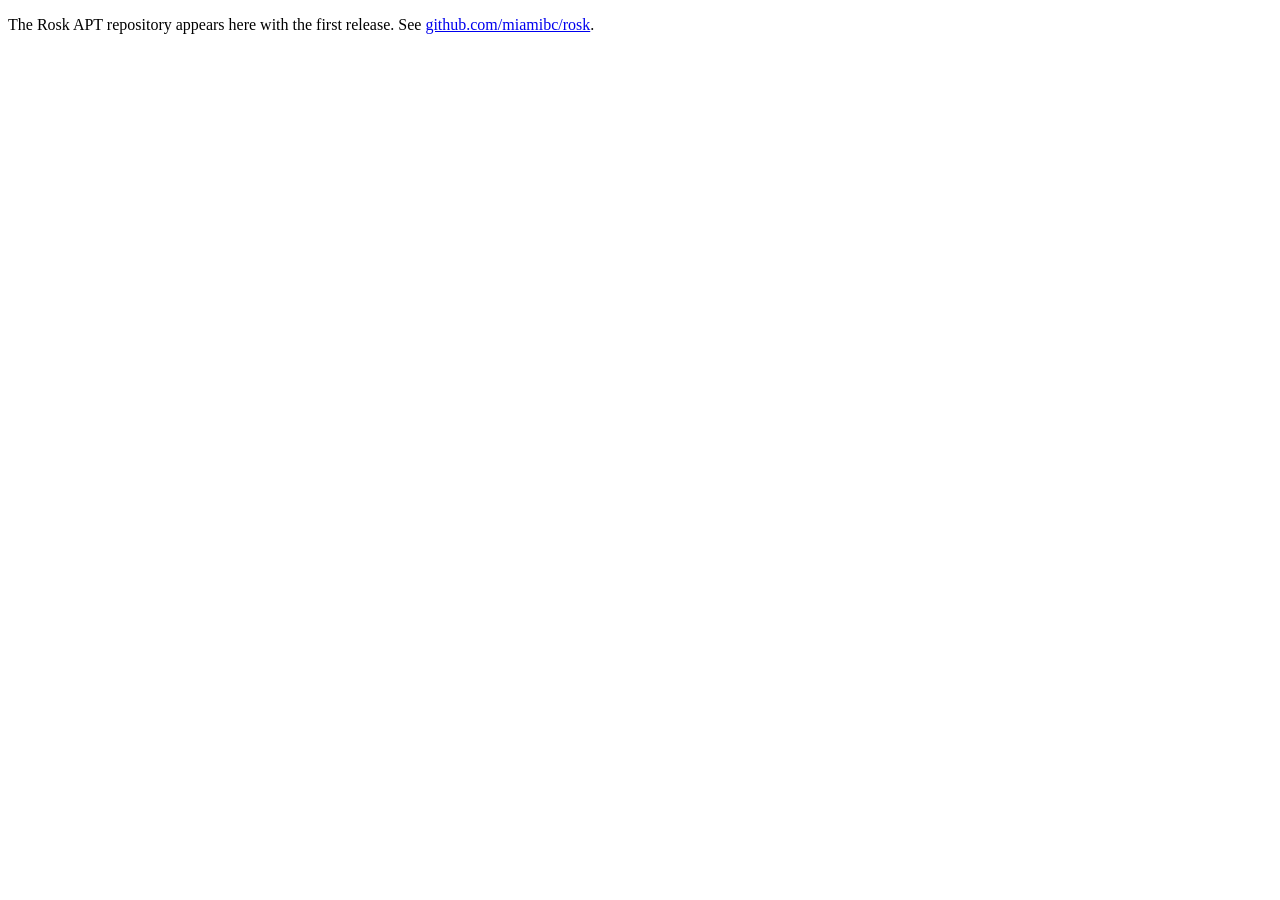
==== index.html @ 1cd7f36c "APT repository: placeholder until the first release" ====
<!DOCTYPE html>
<html lang="en">
<meta charset="utf-8">
<title>Rosk APT repository</title>
<p>The Rosk APT repository appears here with the first release.
See <a href="https://github.com/miamibc/rosk">github.com/miamibc/rosk</a>.</p>
</html>
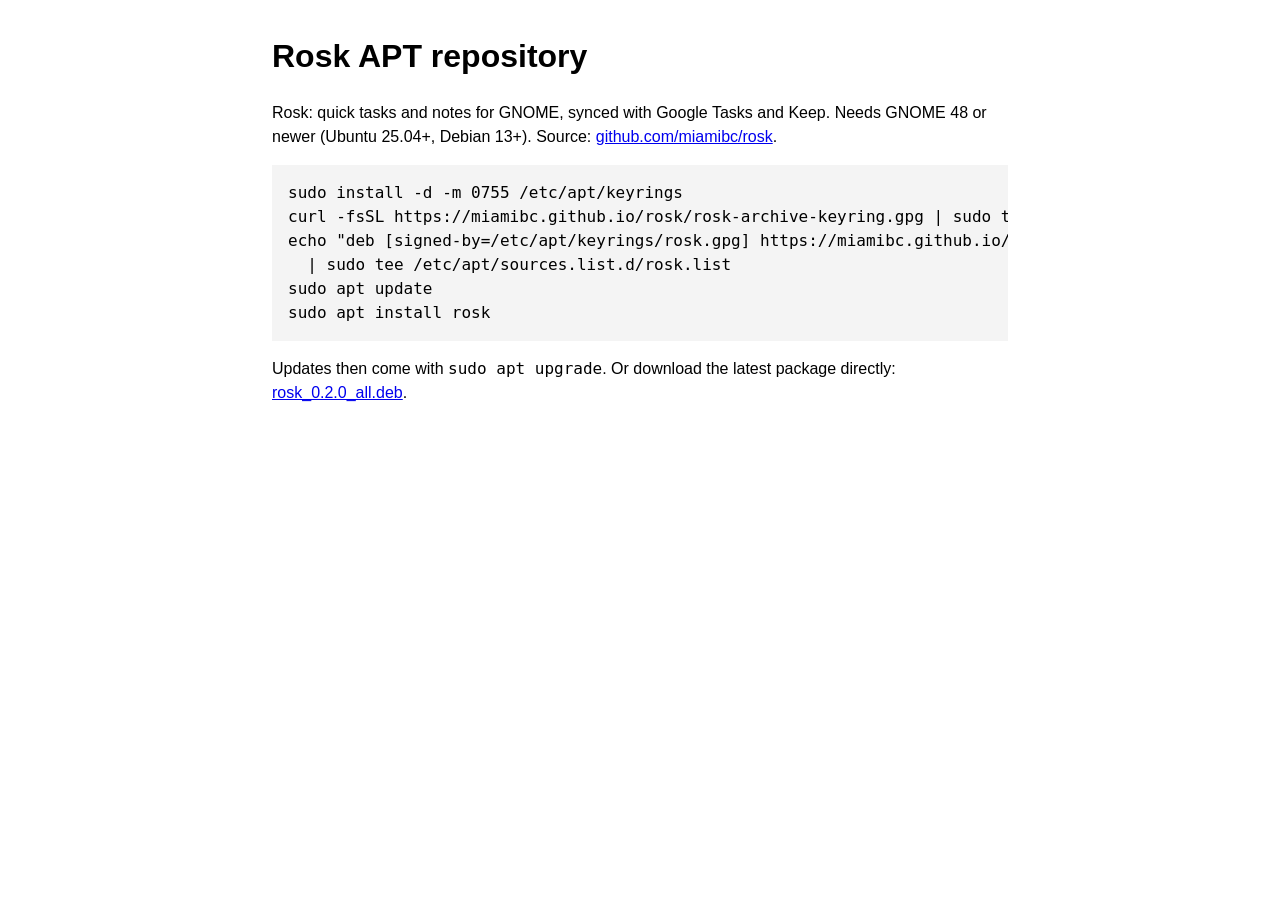
==== commit 632447ae: "Rosk 0.2.0" ====
--- a/index.html
+++ b/index.html
@@ -2,6 +2,18 @@
 <html lang="en">
 <meta charset="utf-8">
 <title>Rosk APT repository</title>
-<p>The Rosk APT repository appears here with the first release.
-See <a href="https://github.com/miamibc/rosk">github.com/miamibc/rosk</a>.</p>
+<style>body{font:16px/1.5 sans-serif;max-width:46em;margin:2em auto;padding:0 1em}
+pre{background:#f4f4f4;padding:1em;overflow-x:auto}</style>
+<h1>Rosk APT repository</h1>
+<p>Rosk: quick tasks and notes for GNOME, synced with Google Tasks and Keep.
+Needs GNOME 48 or newer (Ubuntu 25.04+, Debian 13+).
+Source: <a href="https://github.com/miamibc/rosk">github.com/miamibc/rosk</a>.</p>
+<pre>sudo install -d -m 0755 /etc/apt/keyrings
+curl -fsSL https://miamibc.github.io/rosk/rosk-archive-keyring.gpg | sudo tee /etc/apt/keyrings/rosk.gpg &gt;/dev/null
+echo "deb [signed-by=/etc/apt/keyrings/rosk.gpg] https://miamibc.github.io/rosk stable main" \
+  | sudo tee /etc/apt/sources.list.d/rosk.list
+sudo apt update
+sudo apt install rosk</pre>
+<p>Updates then come with <code>sudo apt upgrade</code>.
+Or download the latest package directly: <a href="pool/main/r/rosk/rosk_0.2.0_all.deb">rosk_0.2.0_all.deb</a>.</p>
 </html>
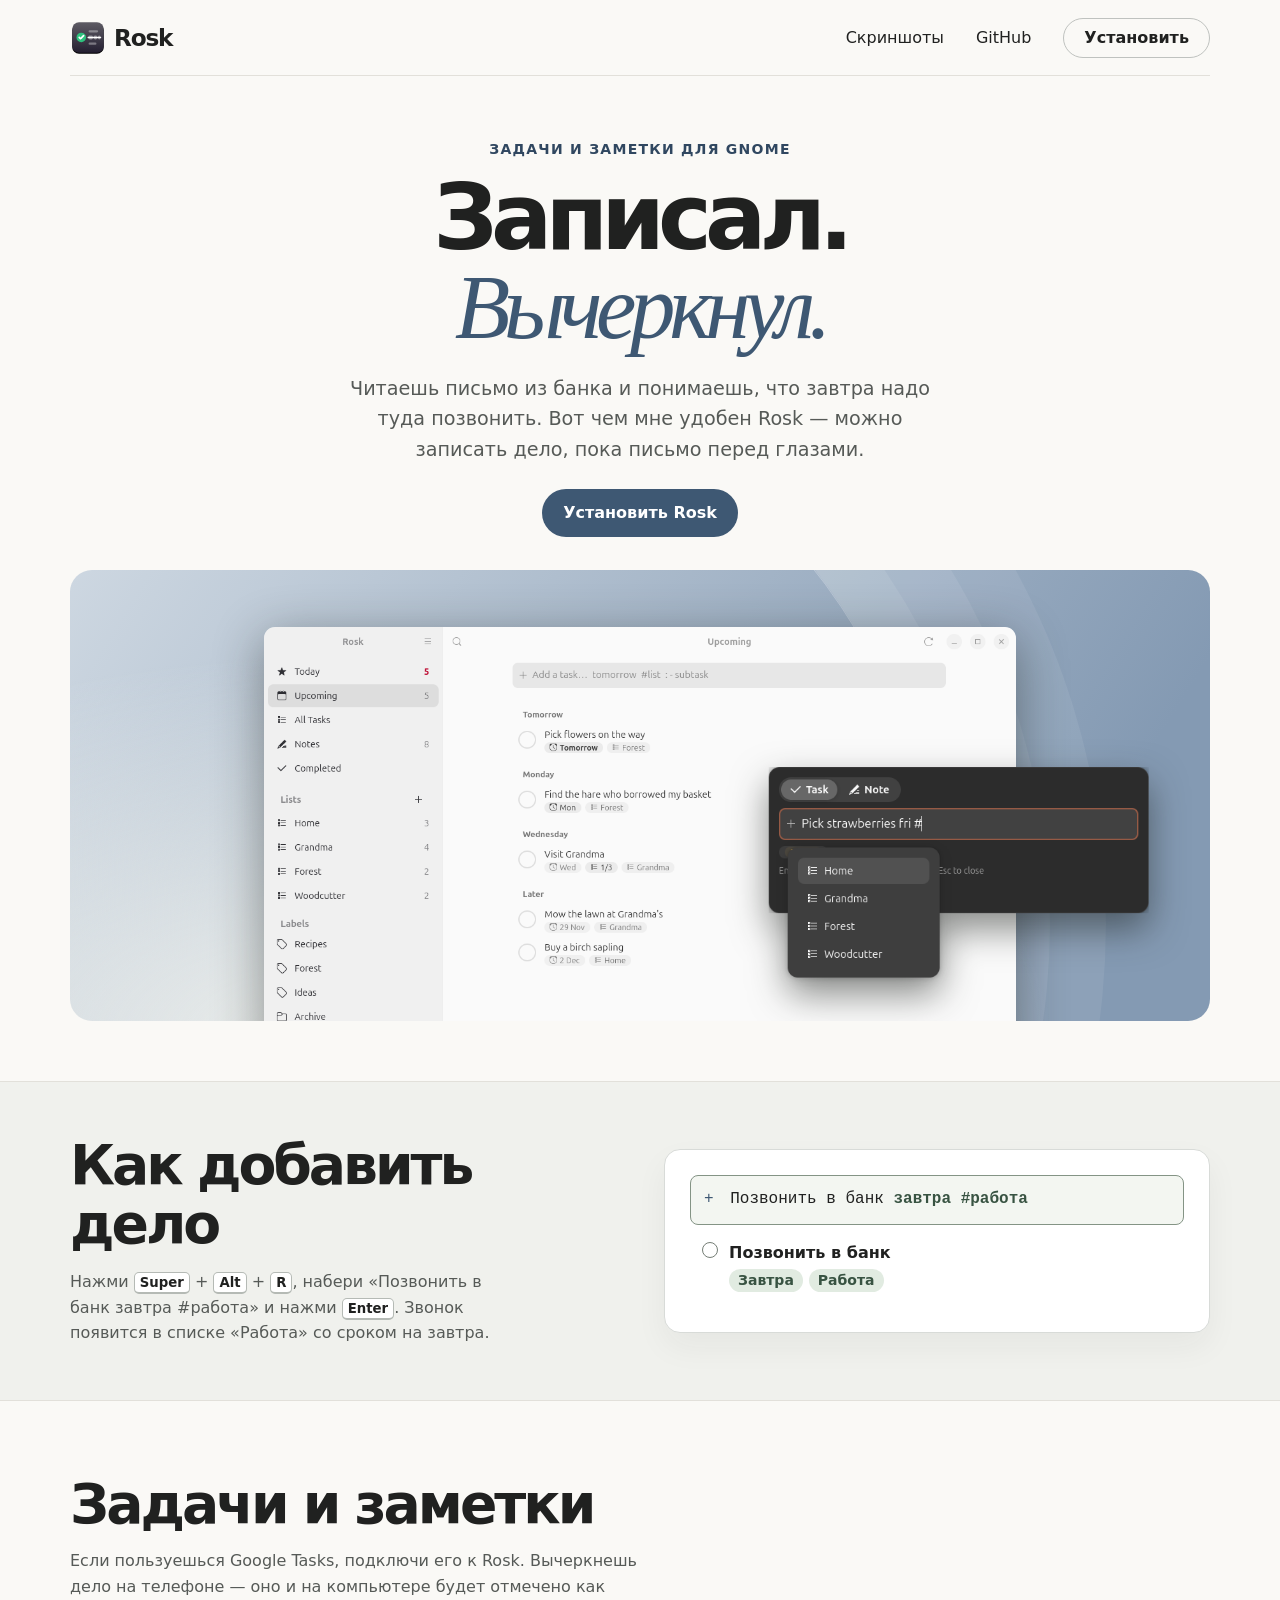
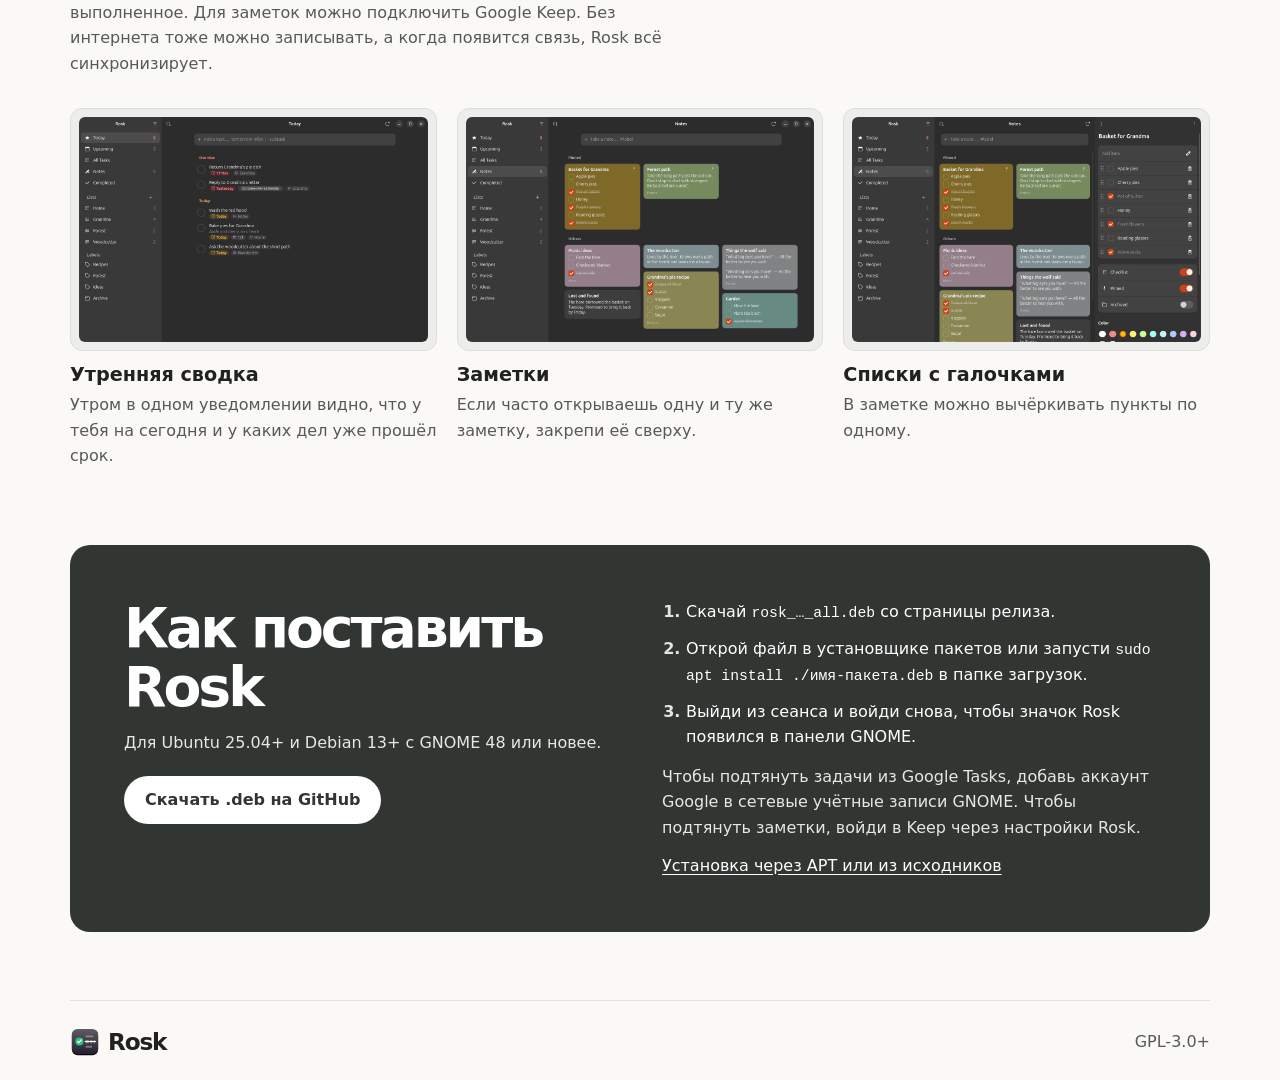
==== commit 6e23db99: "Publish the Rosk landing page" ====
--- a/index.html
+++ b/index.html
@@ -1,19 +1,102 @@
-<!DOCTYPE html>
-<html lang="en">
-<meta charset="utf-8">
-<title>Rosk APT repository</title>
-<style>body{font:16px/1.5 sans-serif;max-width:46em;margin:2em auto;padding:0 1em}
-pre{background:#f4f4f4;padding:1em;overflow-x:auto}</style>
-<h1>Rosk APT repository</h1>
-<p>Rosk: quick tasks and notes for GNOME, synced with Google Tasks and Keep.
-Needs GNOME 48 or newer (Ubuntu 25.04+, Debian 13+).
-Source: <a href="https://github.com/miamibc/rosk">github.com/miamibc/rosk</a>.</p>
-<pre>sudo install -d -m 0755 /etc/apt/keyrings
-curl -fsSL https://miamibc.github.io/rosk/rosk-archive-keyring.gpg | sudo tee /etc/apt/keyrings/rosk.gpg &gt;/dev/null
-echo "deb [signed-by=/etc/apt/keyrings/rosk.gpg] https://miamibc.github.io/rosk stable main" \
-  | sudo tee /etc/apt/sources.list.d/rosk.list
-sudo apt update
-sudo apt install rosk</pre>
-<p>Updates then come with <code>sudo apt upgrade</code>.
-Or download the latest package directly: <a href="pool/main/r/rosk/rosk_0.2.0_all.deb">rosk_0.2.0_all.deb</a>.</p>
+<!doctype html>
+<html lang="ru">
+<head>
+  <meta charset="utf-8">
+  <meta name="viewport" content="width=device-width, initial-scale=1">
+  <meta name="description" content="Записал. Вычеркнул. Rosk — задачи и заметки для GNOME с быстрым вводом, утренней сводкой и синхронизацией с Google.">
+  <meta name="theme-color" content="#faf9f6">
+  <title>Rosk — задачи и заметки для GNOME</title>
+  <link rel="icon" href="rosk-assets/rosk.svg" type="image/svg+xml">
+  <link rel="stylesheet" href="rosk-assets/style.css">
+  <script src="rosk-assets/site.js" defer></script>
+</head>
+<body>
+  <header class="shell top">
+    <a class="brand" href="./" aria-label="Rosk, главная"><img src="rosk-assets/rosk.svg" alt="" width="36" height="36">Rosk</a>
+    <nav aria-label="Навигация">
+      <a href="#screens">Скриншоты</a>
+      <a href="https://github.com/miamibc/rosk">GitHub</a>
+      <a class="button outline" href="#install">Установить</a>
+    </nav>
+  </header>
+
+  <main>
+    <section class="shell hero" aria-labelledby="hero-title">
+      <div class="hero-copy">
+        <p class="eyebrow">Задачи и заметки для GNOME</p>
+        <h1 id="hero-title">Записал.<br><em>Вычеркнул.</em></h1>
+        <p class="lede">Читаешь письмо из банка и понимаешь, что завтра надо туда позвонить. Вот чем мне удобен Rosk — можно записать дело, пока письмо перед глазами.</p>
+        <a class="button primary" href="#install">Установить Rosk</a>
+      </div>
+      <div class="hero-visual">
+        <img class="main-shot" src="rosk-assets/upcoming-light.png" alt="Окно Rosk с предстоящими задачами в светлой теме" width="1180" height="760">
+        <img class="quick-shot" src="rosk-assets/quick-add.png" alt="Окно быстрого ввода с подсказками списков" width="531" height="342">
+      </div>
+    </section>
+
+    <section class="capture" aria-labelledby="capture-title">
+      <div class="shell capture-inner">
+        <div>
+          <h2 id="capture-title">Как добавить дело</h2>
+          <p>Нажми <kbd>Super</kbd> + <kbd>Alt</kbd> + <kbd>R</kbd>, набери «Позвонить в банк завтра #работа» и нажми <kbd>Enter</kbd>. Звонок появится в списке «Работа» со сроком на завтра.</p>
+        </div>
+        <div class="example">
+          <p class="example-input"><span aria-hidden="true">+</span> Позвонить в банк <strong>завтра</strong> <strong>#работа</strong></p>
+          <div class="example-result">
+            <span class="check-ring" aria-hidden="true"></span>
+            <div>Позвонить в банк<div class="labels"><span>Завтра</span><span>Работа</span></div></div>
+          </div>
+        </div>
+      </div>
+    </section>
+
+    <section class="shell screens" id="screens" aria-labelledby="screens-title">
+      <h2 id="screens-title">Задачи и заметки</h2>
+      <p class="section-lede">Если пользуешься Google Tasks, подключи его к Rosk. Вычеркнешь дело на телефоне — оно и на компьютере будет отмечено как выполненное. Для заметок можно подключить Google Keep. Без интернета тоже можно записывать, а когда появится связь, Rosk всё синхронизирует.</p>
+      <div class="gallery">
+        <figure>
+          <a class="screenshot" href="rosk-assets/today.png" aria-label="Увеличить скриншот задач на сегодня"><img src="rosk-assets/today.png" alt="Задачи на сегодня и просроченные задачи в тёмной теме" width="1180" height="760" loading="lazy"></a>
+          <figcaption><h3>Утренняя сводка</h3><p>Утром в одном уведомлении видно, что у тебя на сегодня и у каких дел уже прошёл срок.</p></figcaption>
+        </figure>
+        <figure>
+          <a class="screenshot" href="rosk-assets/notes.png" aria-label="Увеличить скриншот заметок"><img src="rosk-assets/notes.png" alt="Сетка цветных и закреплённых заметок в тёмной теме" width="1180" height="760" loading="lazy"></a>
+          <figcaption><h3>Заметки</h3><p>Если часто открываешь одну и ту же заметку, закрепи её сверху.</p></figcaption>
+        </figure>
+        <figure>
+          <a class="screenshot" href="rosk-assets/note-editor.png" aria-label="Увеличить скриншот редактора списка"><img src="rosk-assets/note-editor.png" alt="Редактор заметки со списком и флажками" width="1180" height="760" loading="lazy"></a>
+          <figcaption><h3>Списки с галочками</h3><p>В заметке можно вычёркивать пункты по одному.</p></figcaption>
+        </figure>
+      </div>
+    </section>
+
+    <section class="shell install" id="install" aria-labelledby="install-title">
+      <div class="install-card">
+        <div>
+          <h2 id="install-title">Как поставить Rosk</h2>
+          <p>Для Ubuntu 25.04+ и Debian 13+ с GNOME 48 или новее.</p>
+          <a class="button primary" href="https://github.com/miamibc/rosk/releases/latest">Скачать .deb на GitHub</a>
+        </div>
+        <div>
+          <ol class="steps">
+            <li>Скачай <code>rosk_…_all.deb</code> со страницы релиза.</li>
+            <li>Открой файл в установщике пакетов или запусти <code>sudo apt install ./имя-пакета.deb</code> в папке загрузок.</li>
+            <li>Выйди из сеанса и войди снова, чтобы значок Rosk появился в панели GNOME.</li>
+          </ol>
+          <p class="setup">Чтобы подтянуть задачи из Google Tasks, добавь аккаунт Google в сетевые учётные записи GNOME. Чтобы подтянуть заметки, войди в Keep через настройки Rosk.</p>
+          <a class="text-link" href="https://github.com/miamibc/rosk/blob/master/README.ru.md#установка">Установка через APT или из исходников</a>
+        </div>
+      </div>
+    </section>
+  </main>
+
+  <footer class="shell footer">
+    <a class="brand" href="./"><img src="rosk-assets/rosk.svg" alt="" width="30" height="30">Rosk</a>
+    <a href="https://github.com/miamibc/rosk/blob/master/LICENSE">GPL-3.0+</a>
+  </footer>
+
+  <dialog class="lightbox" aria-label="Скриншот Rosk">
+    <form method="dialog"><button type="submit" aria-label="Закрыть скриншот">×</button></form>
+    <img alt="">
+  </dialog>
+</body>
 </html>
--- a/rosk-assets/style.css
+++ b/rosk-assets/style.css
@@ -0,0 +1,186 @@
+:root {
+  color-scheme: light;
+  --ink: #202120;
+  --muted: #565a57;
+  --paper: #faf9f6;
+  --line: #e2e0da;
+  --accent: #3e5873;
+  --accent-deep: #304760;
+  font: 16px/1.6 system-ui, sans-serif;
+}
+
+* { box-sizing: border-box; }
+html { scroll-behavior: smooth; }
+body { margin: 0; color: var(--ink); background: var(--paper); }
+img { display: block; max-width: 100%; height: auto; }
+a { color: inherit; }
+a:focus-visible, button:focus-visible { outline: 3px solid var(--accent); outline-offset: 4px; }
+h1, h2, h3, p, figure { margin: 0; }
+h1, h2, h3 { line-height: 1.06; }
+h2 { font-size: clamp(2rem, 4.6vw, 3.45rem); letter-spacing: -.055em; }
+.shell { width: min(1140px, calc(100% - 88px)); margin-inline: auto; }
+
+.top, .footer { display: flex; justify-content: space-between; align-items: center; gap: 20px; }
+.top { min-height: 76px; border-bottom: 1px solid var(--line); }
+.brand { display: inline-flex; align-items: center; gap: 8px; font-weight: 800; font-size: 1.45rem; letter-spacing: -.05em; text-decoration: none; }
+nav { display: flex; align-items: center; gap: clamp(12px, 3vw, 32px); }
+nav a, .footer a { text-decoration: none; }
+nav a:hover, .footer a:hover { color: var(--accent); }
+
+.button {
+  display: inline-flex;
+  align-items: center;
+  justify-content: center;
+  min-height: 48px;
+  padding: 10px 20px;
+  border: 1px solid transparent;
+  border-radius: 999px;
+  font-weight: 700;
+  text-align: center;
+  text-decoration: none;
+}
+.top .button { min-height: 40px; padding-block: 5px; }
+.outline { border-color: #bfc2bf; }
+.outline:hover { border-color: var(--accent); color: var(--accent); }
+.primary { background: var(--accent); color: white; }
+.primary:hover { background: var(--accent-deep); }
+
+.eyebrow {
+  color: var(--accent-deep);
+  font-size: .875rem;
+  font-weight: 750;
+  text-transform: uppercase;
+  letter-spacing: .09em;
+  margin-bottom: 14px;
+}
+.hero { padding-block: 62px 60px; }
+.hero-copy { text-align: center; }
+.hero h1 {
+  font-size: clamp(2.8rem, 7.1vw, 6.65rem);
+  letter-spacing: -.076em;
+  line-height: .97;
+  text-wrap: balance;
+}
+.hero h1 em {
+  color: var(--accent);
+  font-family: Georgia, serif;
+  font-weight: 400;
+  letter-spacing: -.07em;
+}
+.lede { color: var(--muted); font-size: clamp(1rem, 1.8vw, 1.2rem); max-width: 48ch; margin: 22px auto 0; }
+.hero-copy .button { margin-top: 23px; }
+.hero-visual {
+  position: relative;
+  isolation: isolate;
+  overflow: hidden;
+  margin-top: 33px;
+  border-radius: 22px;
+  min-height: 0;
+  padding: 5% 17% 0;
+  background:
+    radial-gradient(ellipse at 23% 105%, #eef0ed 0, transparent 58%),
+    linear-gradient(122deg, #cdd7e1, #849ab3 84%);
+}
+.hero-visual::before {
+  position: absolute;
+  z-index: -1;
+  inset: -48% auto auto -24%;
+  width: 100%;
+  aspect-ratio: 1;
+  border: 1px solid #ffffff45;
+  border-radius: 50%;
+  box-shadow: 0 0 0 56px #ffffff15, 0 0 0 112px #ffffff14, 0 0 0 168px #ffffff12;
+  content: "";
+}
+.main-shot {
+  width: 100%;
+  border-radius: 11px;
+  margin-bottom: -12%;
+  box-shadow: 0 12px 50px #171b1870;
+}
+.quick-shot { position: absolute; width: 34%; bottom: 1%; right: 5%; filter: drop-shadow(0 16px 18px #181b1880); }
+
+.capture { background: #f0f1ed; border-block: 1px solid var(--line); }
+.capture-inner { display: grid; grid-template-columns: 1fr 1fr; gap: 48px; align-items: center; padding-block: 54px; }
+.capture-inner > div:first-child > p:last-child { color: var(--muted); max-width: 42ch; margin-top: 16px; }
+kbd { display: inline-block; padding: 0 5px; border: 1px solid #b5bab5; border-bottom-width: 2px; border-radius: 5px; font: 650 .83em/1.45 system-ui, sans-serif; color: var(--ink); background: #fff; }
+.example { background: white; border: 1px solid #d8dbd8; border-radius: 16px; padding: clamp(14px, 2.5vw, 25px); box-shadow: 0 14px 32px #2227220d; }
+.example-input {
+  padding: 11px 13px;
+  border: 1px solid #849485;
+  border-radius: 8px;
+  background: #f3f6f1;
+  font: 500 clamp(.83rem, 1.4vw, 1rem)/1.6 ui-monospace, monospace;
+}
+.example-input > span { margin-right: 7px; color: var(--accent); }
+.example-input strong { color: #385342; }
+.example-result { display: flex; gap: 11px; padding: 15px 12px; font-weight: 680; align-items: baseline; }
+.check-ring { width: 16px; height: 16px; border-radius: 50%; border: 1.5px solid #757e76; flex: 0 0 auto; }
+.labels { display: flex; gap: 6px; margin-top: 4px; }
+.labels span { font-size: .875rem; border-radius: 999px; color: #385342; background: #e1ebe1; padding: 0 9px; }
+
+.screens { padding-block: 74px 72px; }
+.section-lede { color: var(--muted); max-width: 60ch; margin-block: 15px 32px; }
+.gallery { display: grid; grid-template-columns: repeat(3, minmax(0, 1fr)); gap: 20px; }
+.gallery figure { min-width: 0; }
+.screenshot { display: block; border: 1px solid #dcdfdc; border-radius: 12px; padding: 8px; overflow: hidden; cursor: zoom-in; background: #edeeec; }
+.screenshot img { width: 100%; border-radius: 6px; transition: transform .2s ease; }
+.screenshot:hover img { transform: scale(1.02); }
+figcaption { padding-block: 14px 4px; }
+figcaption h3 { font-size: 1.2rem; }
+figcaption p { color: var(--muted); margin-top: 7px; }
+
+.install { padding-bottom: 68px; }
+.install-card {
+  display: grid;
+  grid-template-columns: 1fr 1fr;
+  gap: 44px;
+  padding: clamp(22px, 4.5vw, 54px);
+  border-radius: 20px;
+  color: #fff;
+  background: #313632;
+}
+.install-card .eyebrow { color: #e1e6e2; }
+.install-card p:not(.eyebrow) { color: #e6e8e6; margin-top: 14px; }
+.install-card .button { margin-top: 20px; background: white; color: #313632; }
+.install-card .button:hover { background: #e6ebe6; }
+.install-card a:focus-visible { outline-color: white; }
+.steps { padding-left: 24px; margin: 0; }
+.steps li + li { margin-top: 10px; }
+.steps li::marker { color: #e0e5e0; font-weight: 750; }
+code { font-size: .92em; overflow-wrap: anywhere; }
+.text-link { display: inline-block; margin-top: 12px; text-underline-offset: 3px; }
+.footer { justify-content: flex-start; padding-block: 22px; border-top: 1px solid var(--line); color: var(--muted); flex-wrap: wrap; }
+.footer .brand { margin-right: auto; color: var(--ink); }
+.lightbox { border: 0; padding: 0; background: transparent; max-width: 94vw; max-height: 94dvh; }
+.lightbox::backdrop { background: #161916e8; }
+.lightbox img { max-height: min(82dvh, 760px); object-fit: contain; margin-inline: auto; }
+.lightbox form { text-align: right; padding: 6px; }
+.lightbox button { cursor: pointer; border: 0; border-radius: 50%; width: 40px; height: 40px; font: 1.5rem/1 system-ui; color: var(--ink); background: white; }
+
+@media (max-width: 850px) {
+  .shell { width: calc(100% - 48px); }
+  .hero { padding-block: 47px; }
+  .hero-visual { padding-inline: 11%; }
+  .capture-inner { gap: 26px; }
+}
+@media (max-width: 680px) {
+  .shell { width: calc(100% - 32px); }
+  .top { min-height: 62px; gap: 8px; }
+  nav a[href="#screens"] { display: none; }
+  nav { font-size: .875rem; }
+  .top .button { padding-inline: 11px; }
+  .hero { padding-block: 40px; }
+  .hero h1 { font-size: clamp(2.45rem, 8.8vw, 3.75rem); }
+  .hero-visual { border-radius: 14px; padding-inline: 8%; }
+  .quick-shot { width: 42%; right: 3%; }
+  .capture-inner, .gallery, .install-card { grid-template-columns: 1fr; }
+  .capture-inner { padding-block: 38px; }
+  .gallery, .install-card { gap: 24px; }
+  .screens { padding-block: 47px; }
+  .install { padding-bottom: 44px; }
+}
+@media (prefers-reduced-motion: reduce) {
+  html { scroll-behavior: auto; }
+  .screenshot img { transition: none; }
+}
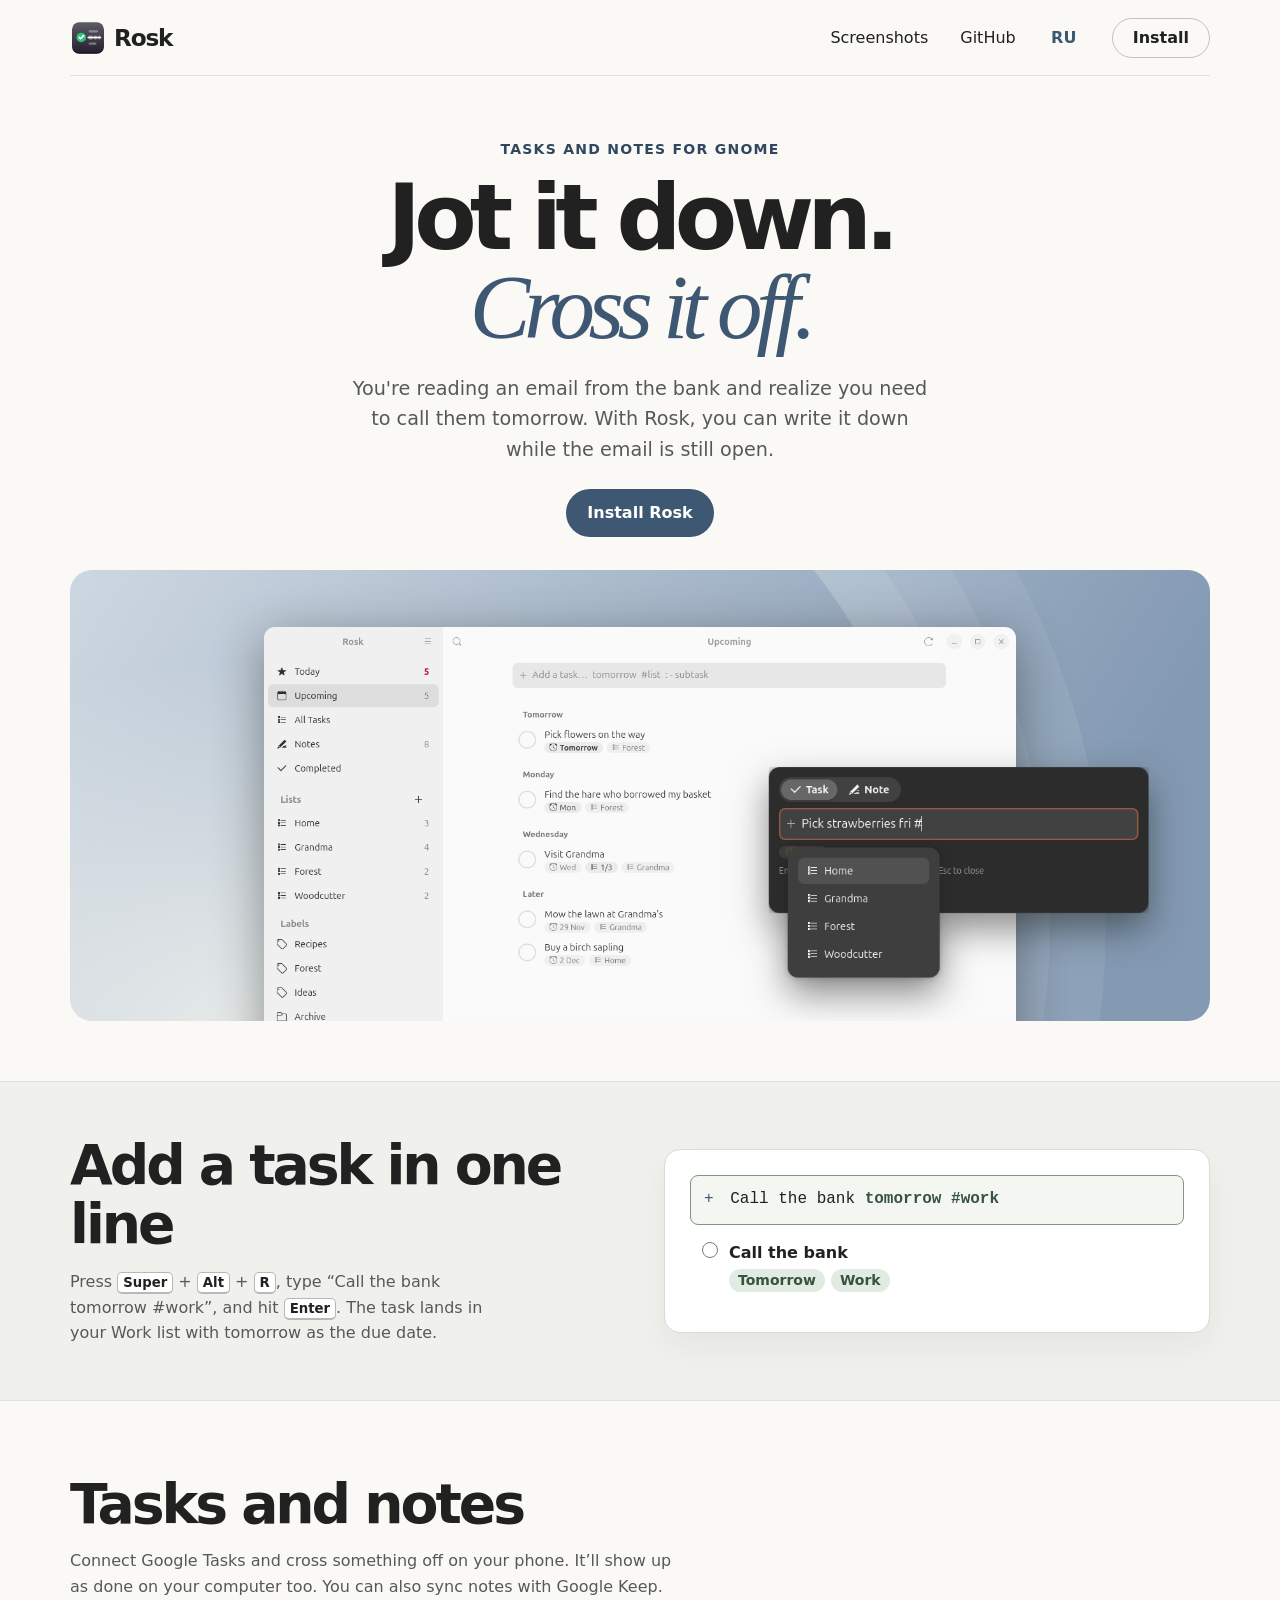
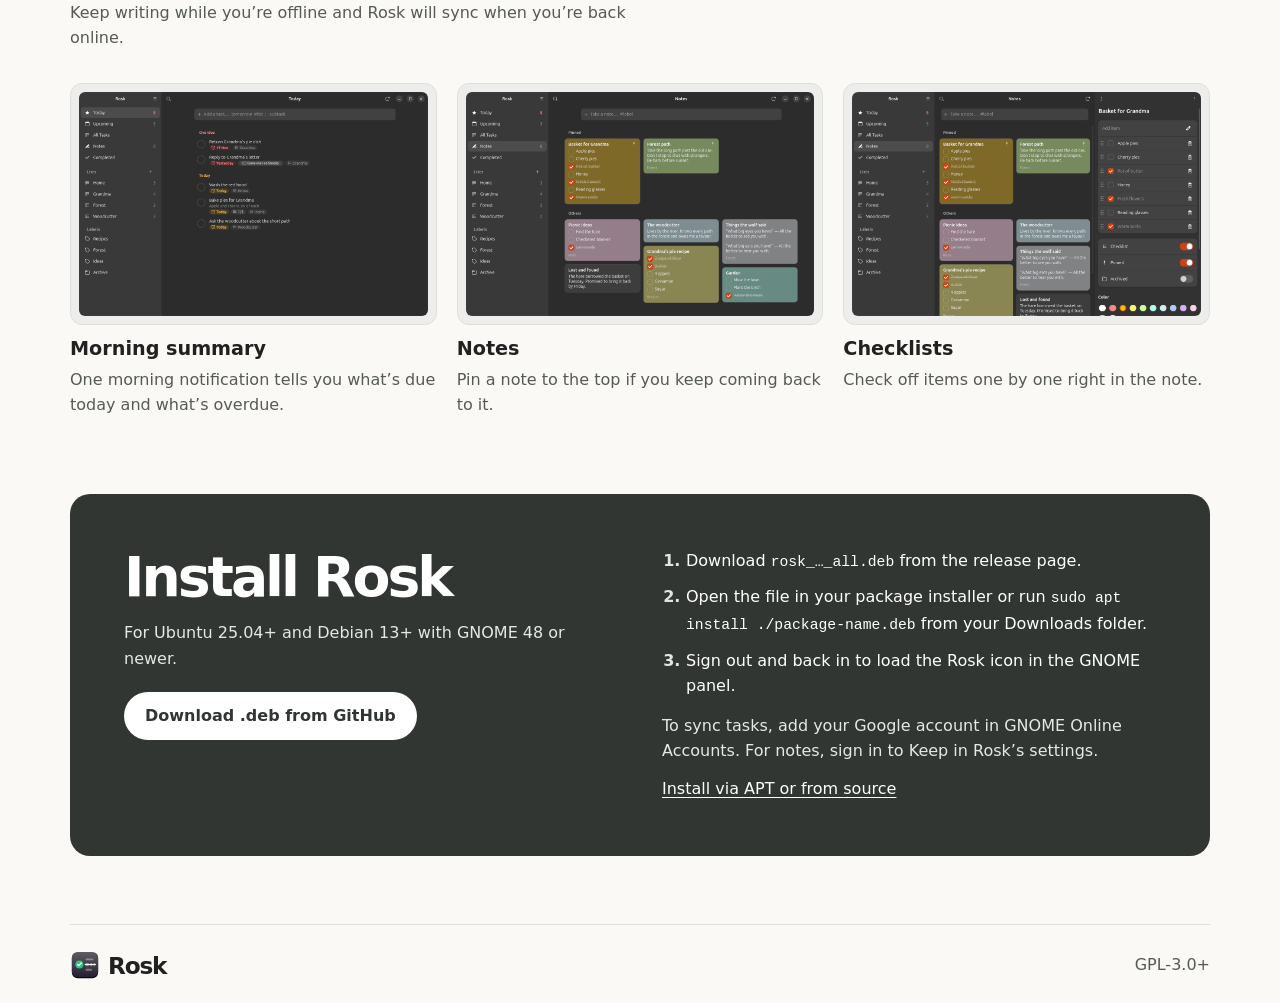
==== commit 100b7822: "Make English the default Rosk landing page" ====
--- a/index.html
+++ b/index.html
@@ -1,70 +1,75 @@
 <!doctype html>
-<html lang="ru">
+<html lang="en">
 <head>
   <meta charset="utf-8">
   <meta name="viewport" content="width=device-width, initial-scale=1">
-  <meta name="description" content="Записал. Вычеркнул. Rosk — задачи и заметки для GNOME с быстрым вводом, утренней сводкой и синхронизацией с Google.">
+  <meta name="description" content="Jot it down. Cross it off. Rosk is a GNOME app for tasks and notes with quick capture, a morning summary, and Google sync.">
   <meta name="theme-color" content="#faf9f6">
-  <title>Rosk — задачи и заметки для GNOME</title>
+  <title>Rosk — Tasks and notes for GNOME</title>
+  <link rel="canonical" href="https://miamibc.github.io/rosk/">
+  <link rel="alternate" hreflang="en" href="https://miamibc.github.io/rosk/">
+  <link rel="alternate" hreflang="ru" href="https://miamibc.github.io/rosk/ru/">
+  <link rel="alternate" hreflang="x-default" href="https://miamibc.github.io/rosk/">
   <link rel="icon" href="rosk-assets/rosk.svg" type="image/svg+xml">
   <link rel="stylesheet" href="rosk-assets/style.css">
   <script src="rosk-assets/site.js" defer></script>
 </head>
 <body>
   <header class="shell top">
-    <a class="brand" href="./" aria-label="Rosk, главная"><img src="rosk-assets/rosk.svg" alt="" width="36" height="36">Rosk</a>
-    <nav aria-label="Навигация">
-      <a href="#screens">Скриншоты</a>
+    <a class="brand" href="./" aria-label="Rosk home"><img src="rosk-assets/rosk.svg" alt="" width="36" height="36">Rosk</a>
+    <nav aria-label="Navigation">
+      <a href="#screens">Screenshots</a>
       <a href="https://github.com/miamibc/rosk">GitHub</a>
-      <a class="button outline" href="#install">Установить</a>
+      <a class="language" href="ru/" hreflang="ru" lang="ru" aria-label="Читать по-русски">RU</a>
+      <a class="button outline" href="#install">Install</a>
     </nav>
   </header>
 
   <main>
     <section class="shell hero" aria-labelledby="hero-title">
       <div class="hero-copy">
-        <p class="eyebrow">Задачи и заметки для GNOME</p>
-        <h1 id="hero-title">Записал.<br><em>Вычеркнул.</em></h1>
-        <p class="lede">Читаешь письмо из банка и понимаешь, что завтра надо туда позвонить. Вот чем мне удобен Rosk — можно записать дело, пока письмо перед глазами.</p>
-        <a class="button primary" href="#install">Установить Rosk</a>
+        <p class="eyebrow">Tasks and notes for GNOME</p>
+        <h1 id="hero-title">Jot it down.<br><em>Cross it off.</em></h1>
+        <p class="lede">You're reading an email from the bank and realize you need to call them tomorrow. With Rosk, you can write it down while the email is still open.</p>
+        <a class="button primary" href="#install">Install Rosk</a>
       </div>
       <div class="hero-visual">
-        <img class="main-shot" src="rosk-assets/upcoming-light.png" alt="Окно Rosk с предстоящими задачами в светлой теме" width="1180" height="760">
-        <img class="quick-shot" src="rosk-assets/quick-add.png" alt="Окно быстрого ввода с подсказками списков" width="531" height="342">
+        <img class="main-shot" src="rosk-assets/upcoming-light.png" alt="Upcoming tasks in Rosk, light theme" width="1180" height="760">
+        <img class="quick-shot" src="rosk-assets/quick-add.png" alt="Quick capture window with list suggestions" width="531" height="342">
       </div>
     </section>
 
     <section class="capture" aria-labelledby="capture-title">
       <div class="shell capture-inner">
         <div>
-          <h2 id="capture-title">Как добавить дело</h2>
-          <p>Нажми <kbd>Super</kbd> + <kbd>Alt</kbd> + <kbd>R</kbd>, набери «Позвонить в банк завтра #работа» и нажми <kbd>Enter</kbd>. Звонок появится в списке «Работа» со сроком на завтра.</p>
+          <h2 id="capture-title">Add a task in one line</h2>
+          <p>Press <kbd>Super</kbd> + <kbd>Alt</kbd> + <kbd>R</kbd>, type “Call the bank tomorrow #work”, and hit <kbd>Enter</kbd>. The task lands in your Work list with tomorrow as the due date.</p>
         </div>
         <div class="example">
-          <p class="example-input"><span aria-hidden="true">+</span> Позвонить в банк <strong>завтра</strong> <strong>#работа</strong></p>
+          <p class="example-input"><span aria-hidden="true">+</span> Call the bank <strong>tomorrow</strong> <strong>#work</strong></p>
           <div class="example-result">
             <span class="check-ring" aria-hidden="true"></span>
-            <div>Позвонить в банк<div class="labels"><span>Завтра</span><span>Работа</span></div></div>
+            <div>Call the bank<div class="labels"><span>Tomorrow</span><span>Work</span></div></div>
           </div>
         </div>
       </div>
     </section>
 
     <section class="shell screens" id="screens" aria-labelledby="screens-title">
-      <h2 id="screens-title">Задачи и заметки</h2>
-      <p class="section-lede">Если пользуешься Google Tasks, подключи его к Rosk. Вычеркнешь дело на телефоне — оно и на компьютере будет отмечено как выполненное. Для заметок можно подключить Google Keep. Без интернета тоже можно записывать, а когда появится связь, Rosk всё синхронизирует.</p>
+      <h2 id="screens-title">Tasks and notes</h2>
+      <p class="section-lede">Connect Google Tasks and cross something off on your phone. It’ll show up as done on your computer too. You can also sync notes with Google Keep. Keep writing while you’re offline and Rosk will sync when you’re back online.</p>
       <div class="gallery">
         <figure>
-          <a class="screenshot" href="rosk-assets/today.png" aria-label="Увеличить скриншот задач на сегодня"><img src="rosk-assets/today.png" alt="Задачи на сегодня и просроченные задачи в тёмной теме" width="1180" height="760" loading="lazy"></a>
-          <figcaption><h3>Утренняя сводка</h3><p>Утром в одном уведомлении видно, что у тебя на сегодня и у каких дел уже прошёл срок.</p></figcaption>
+          <a class="screenshot" href="rosk-assets/today.png" aria-label="Enlarge the Today screenshot"><img src="rosk-assets/today.png" alt="Today’s tasks and overdue items in dark mode" width="1180" height="760" loading="lazy"></a>
+          <figcaption><h3>Morning summary</h3><p>One morning notification tells you what’s due today and what’s overdue.</p></figcaption>
         </figure>
         <figure>
-          <a class="screenshot" href="rosk-assets/notes.png" aria-label="Увеличить скриншот заметок"><img src="rosk-assets/notes.png" alt="Сетка цветных и закреплённых заметок в тёмной теме" width="1180" height="760" loading="lazy"></a>
-          <figcaption><h3>Заметки</h3><p>Если часто открываешь одну и ту же заметку, закрепи её сверху.</p></figcaption>
+          <a class="screenshot" href="rosk-assets/notes.png" aria-label="Enlarge the notes screenshot"><img src="rosk-assets/notes.png" alt="A grid of color-coded and pinned notes in dark mode" width="1180" height="760" loading="lazy"></a>
+          <figcaption><h3>Notes</h3><p>Pin a note to the top if you keep coming back to it.</p></figcaption>
         </figure>
         <figure>
-          <a class="screenshot" href="rosk-assets/note-editor.png" aria-label="Увеличить скриншот редактора списка"><img src="rosk-assets/note-editor.png" alt="Редактор заметки со списком и флажками" width="1180" height="760" loading="lazy"></a>
-          <figcaption><h3>Списки с галочками</h3><p>В заметке можно вычёркивать пункты по одному.</p></figcaption>
+          <a class="screenshot" href="rosk-assets/note-editor.png" aria-label="Enlarge the checklist editor screenshot"><img src="rosk-assets/note-editor.png" alt="Note editor with a checklist" width="1180" height="760" loading="lazy"></a>
+          <figcaption><h3>Checklists</h3><p>Check off items one by one right in the note.</p></figcaption>
         </figure>
       </div>
     </section>
@@ -72,18 +77,18 @@
     <section class="shell install" id="install" aria-labelledby="install-title">
       <div class="install-card">
         <div>
-          <h2 id="install-title">Как поставить Rosk</h2>
-          <p>Для Ubuntu 25.04+ и Debian 13+ с GNOME 48 или новее.</p>
-          <a class="button primary" href="https://github.com/miamibc/rosk/releases/latest">Скачать .deb на GitHub</a>
+          <h2 id="install-title">Install Rosk</h2>
+          <p>For Ubuntu 25.04+ and Debian 13+ with GNOME 48 or newer.</p>
+          <a class="button primary" href="https://github.com/miamibc/rosk/releases/latest">Download .deb from GitHub</a>
         </div>
         <div>
           <ol class="steps">
-            <li>Скачай <code>rosk_…_all.deb</code> со страницы релиза.</li>
-            <li>Открой файл в установщике пакетов или запусти <code>sudo apt install ./имя-пакета.deb</code> в папке загрузок.</li>
-            <li>Выйди из сеанса и войди снова, чтобы значок Rosk появился в панели GNOME.</li>
+            <li>Download <code>rosk_…_all.deb</code> from the release page.</li>
+            <li>Open the file in your package installer or run <code>sudo apt install ./package-name.deb</code> from your Downloads folder.</li>
+            <li>Sign out and back in to load the Rosk icon in the GNOME panel.</li>
           </ol>
-          <p class="setup">Чтобы подтянуть задачи из Google Tasks, добавь аккаунт Google в сетевые учётные записи GNOME. Чтобы подтянуть заметки, войди в Keep через настройки Rosk.</p>
-          <a class="text-link" href="https://github.com/miamibc/rosk/blob/master/README.ru.md#установка">Установка через APT или из исходников</a>
+          <p class="setup">To sync tasks, add your Google account in GNOME Online Accounts. For notes, sign in to Keep in Rosk’s settings.</p>
+          <a class="text-link" href="https://github.com/miamibc/rosk/blob/master/README.md#install">Install via APT or from source</a>
         </div>
       </div>
     </section>
@@ -94,8 +99,8 @@
     <a href="https://github.com/miamibc/rosk/blob/master/LICENSE">GPL-3.0+</a>
   </footer>
 
-  <dialog class="lightbox" aria-label="Скриншот Rosk">
-    <form method="dialog"><button type="submit" aria-label="Закрыть скриншот">×</button></form>
+  <dialog class="lightbox" aria-label="Rosk screenshot">
+    <form method="dialog"><button type="submit" aria-label="Close screenshot">×</button></form>
     <img alt="">
   </dialog>
 </body>
--- a/rosk-assets/style.css
+++ b/rosk-assets/style.css
@@ -26,6 +26,14 @@
 nav { display: flex; align-items: center; gap: clamp(12px, 3vw, 32px); }
 nav a, .footer a { text-decoration: none; }
 nav a:hover, .footer a:hover { color: var(--accent); }
+.language {
+  display: inline-grid;
+  place-items: center;
+  min-width: 32px;
+  min-height: 40px;
+  color: var(--accent);
+  font-weight: 700;
+}
 
 .button {
   display: inline-flex;
@@ -168,7 +176,7 @@
   .shell { width: calc(100% - 32px); }
   .top { min-height: 62px; gap: 8px; }
   nav a[href="#screens"] { display: none; }
-  nav { font-size: .875rem; }
+  nav { gap: 9px; font-size: .875rem; }
   .top .button { padding-inline: 11px; }
   .hero { padding-block: 40px; }
   .hero h1 { font-size: clamp(2.45rem, 8.8vw, 3.75rem); }
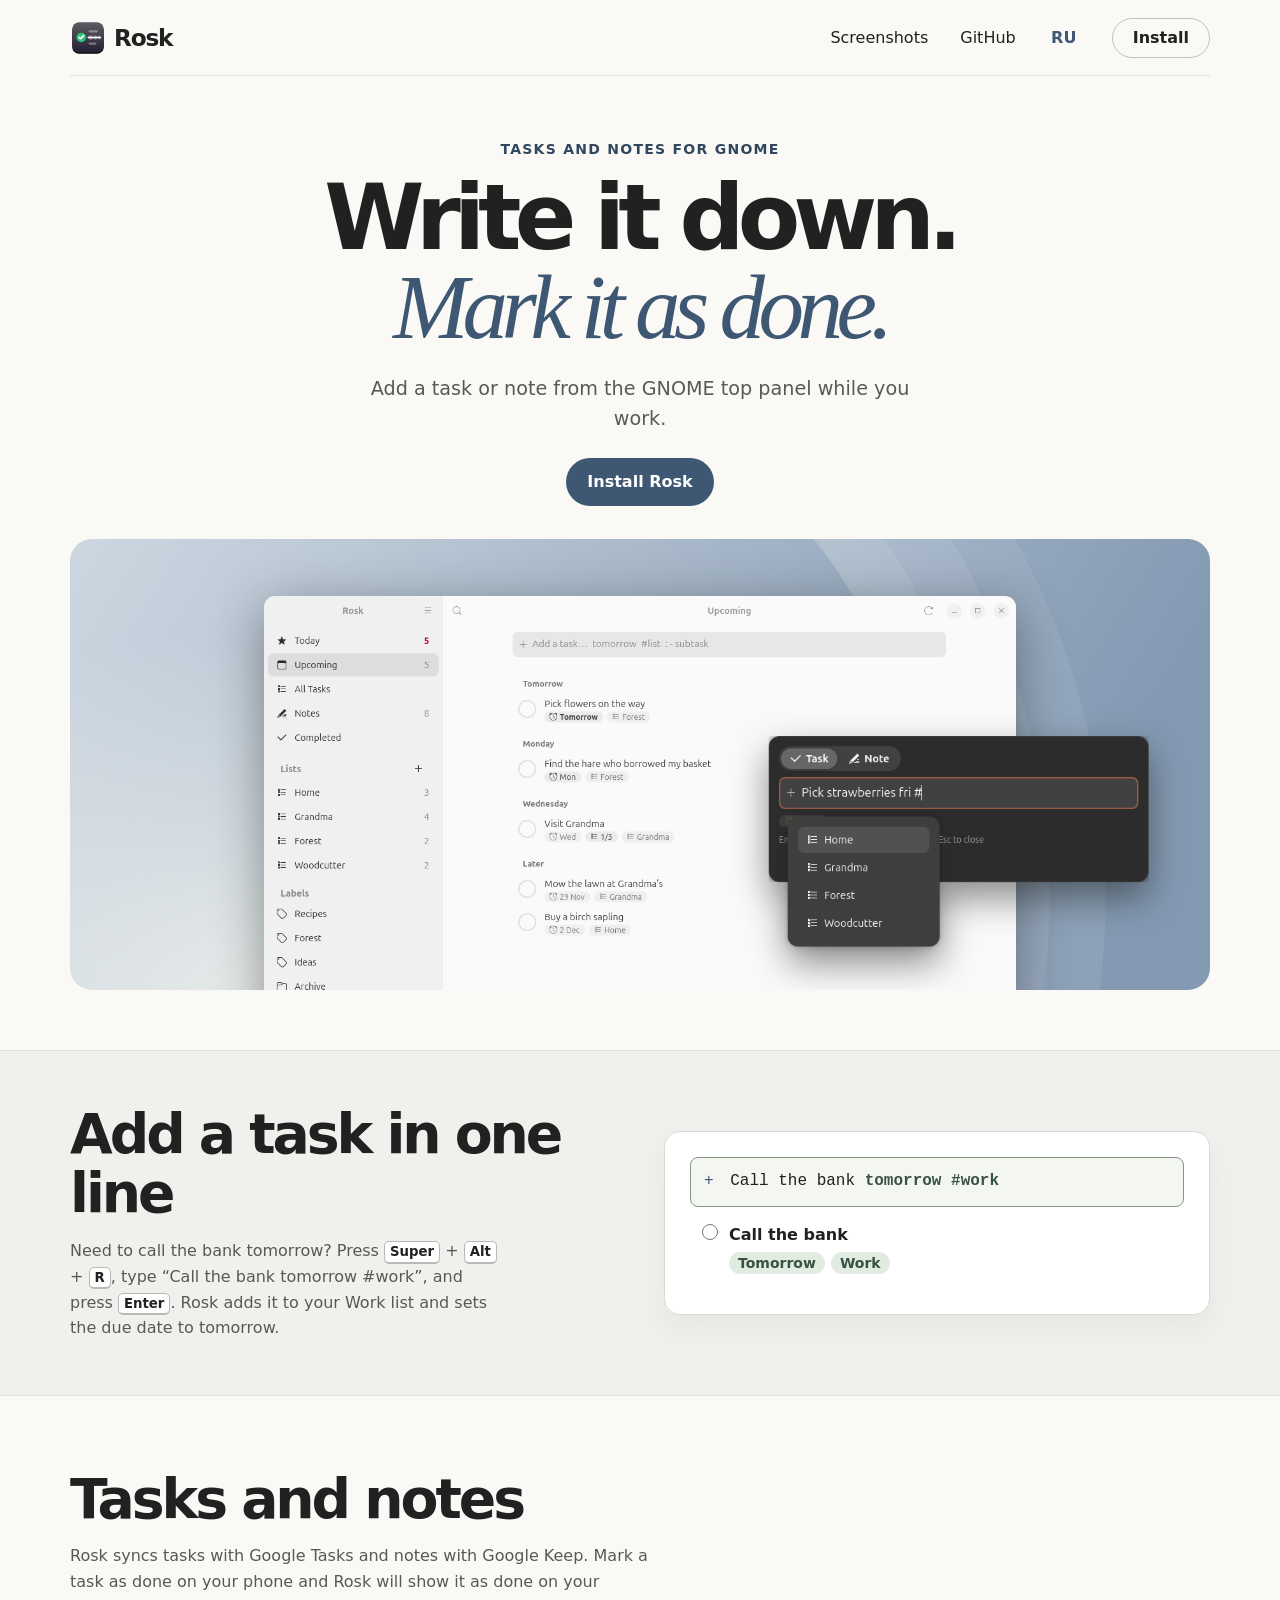
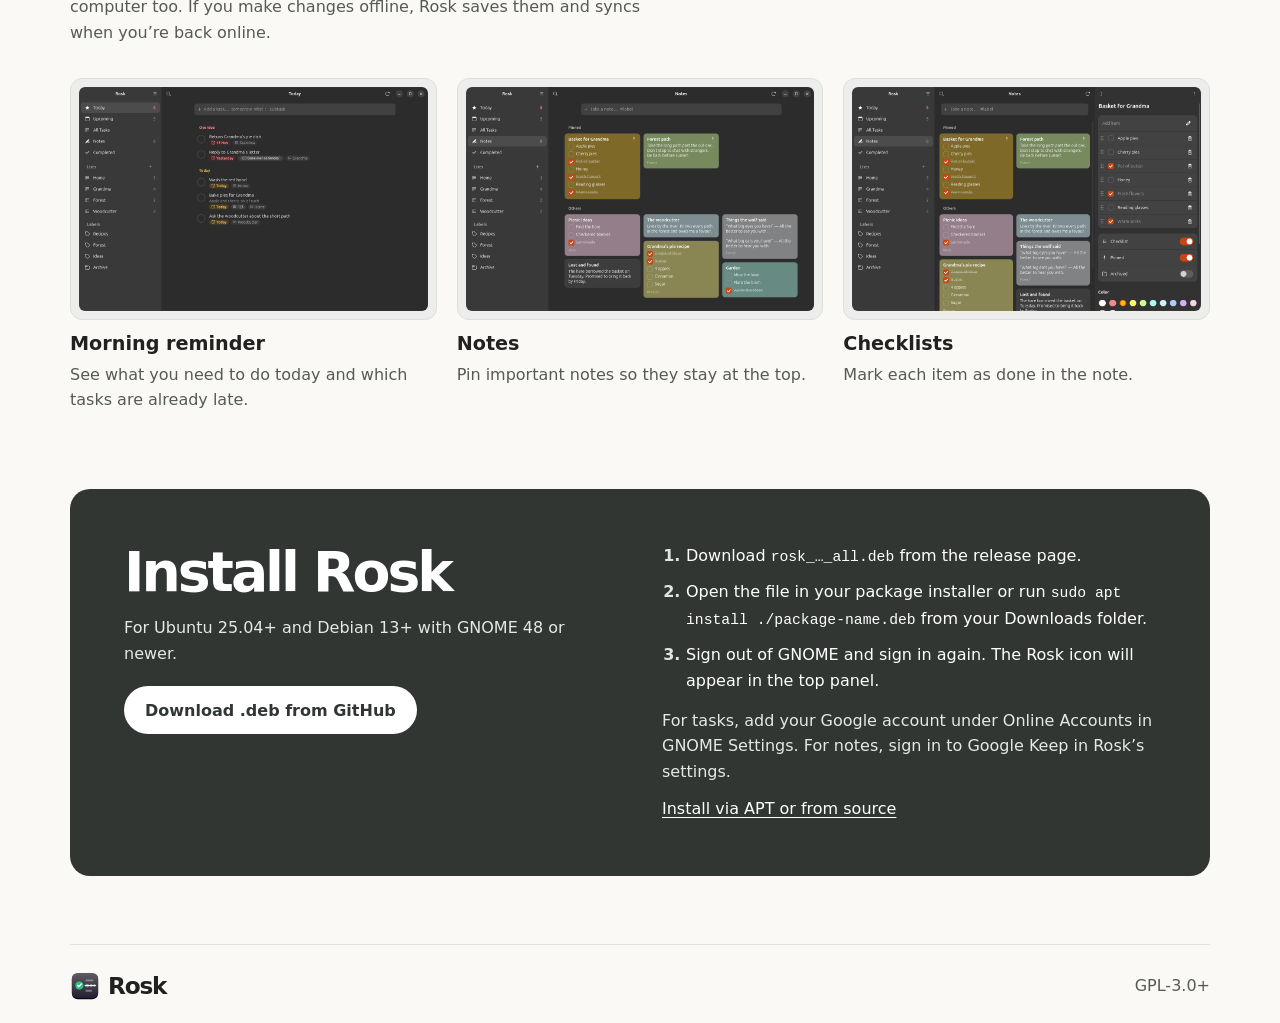
==== commit 4c677280: "Use plain English on the Rosk landing page" ====
--- a/index.html
+++ b/index.html
@@ -3,7 +3,7 @@
 <head>
   <meta charset="utf-8">
   <meta name="viewport" content="width=device-width, initial-scale=1">
-  <meta name="description" content="Jot it down. Cross it off. Rosk is a GNOME app for tasks and notes with quick capture, a morning summary, and Google sync.">
+  <meta name="description" content="Add tasks and notes from the GNOME top panel. See what’s due each morning and sync with Google Tasks and Google Keep.">
   <meta name="theme-color" content="#faf9f6">
   <title>Rosk — Tasks and notes for GNOME</title>
   <link rel="canonical" href="https://miamibc.github.io/rosk/">
@@ -29,13 +29,13 @@
     <section class="shell hero" aria-labelledby="hero-title">
       <div class="hero-copy">
         <p class="eyebrow">Tasks and notes for GNOME</p>
-        <h1 id="hero-title">Jot it down.<br><em>Cross it off.</em></h1>
-        <p class="lede">You're reading an email from the bank and realize you need to call them tomorrow. With Rosk, you can write it down while the email is still open.</p>
+        <h1 id="hero-title">Write it down.<br><em>Mark it as done.</em></h1>
+        <p class="lede">Add a task or note from the GNOME top panel while you work.</p>
         <a class="button primary" href="#install">Install Rosk</a>
       </div>
       <div class="hero-visual">
         <img class="main-shot" src="rosk-assets/upcoming-light.png" alt="Upcoming tasks in Rosk, light theme" width="1180" height="760">
-        <img class="quick-shot" src="rosk-assets/quick-add.png" alt="Quick capture window with list suggestions" width="531" height="342">
+        <img class="quick-shot" src="rosk-assets/quick-add.png" alt="The task entry window suggests which list to use" width="531" height="342">
       </div>
     </section>
 
@@ -43,7 +43,7 @@
       <div class="shell capture-inner">
         <div>
           <h2 id="capture-title">Add a task in one line</h2>
-          <p>Press <kbd>Super</kbd> + <kbd>Alt</kbd> + <kbd>R</kbd>, type “Call the bank tomorrow #work”, and hit <kbd>Enter</kbd>. The task lands in your Work list with tomorrow as the due date.</p>
+          <p>Need to call the bank tomorrow? Press <kbd>Super</kbd> + <kbd>Alt</kbd> + <kbd>R</kbd>, type “Call the bank tomorrow #work”, and press <kbd>Enter</kbd>. Rosk adds it to your Work list and sets the due date to tomorrow.</p>
         </div>
         <div class="example">
           <p class="example-input"><span aria-hidden="true">+</span> Call the bank <strong>tomorrow</strong> <strong>#work</strong></p>
@@ -57,19 +57,19 @@
 
     <section class="shell screens" id="screens" aria-labelledby="screens-title">
       <h2 id="screens-title">Tasks and notes</h2>
-      <p class="section-lede">Connect Google Tasks and cross something off on your phone. It’ll show up as done on your computer too. You can also sync notes with Google Keep. Keep writing while you’re offline and Rosk will sync when you’re back online.</p>
+      <p class="section-lede">Rosk syncs tasks with Google Tasks and notes with Google Keep. Mark a task as done on your phone and Rosk will show it as done on your computer too. If you make changes offline, Rosk saves them and syncs when you’re back online.</p>
       <div class="gallery">
         <figure>
           <a class="screenshot" href="rosk-assets/today.png" aria-label="Enlarge the Today screenshot"><img src="rosk-assets/today.png" alt="Today’s tasks and overdue items in dark mode" width="1180" height="760" loading="lazy"></a>
-          <figcaption><h3>Morning summary</h3><p>One morning notification tells you what’s due today and what’s overdue.</p></figcaption>
+          <figcaption><h3>Morning reminder</h3><p>See what you need to do today and which tasks are already late.</p></figcaption>
         </figure>
         <figure>
           <a class="screenshot" href="rosk-assets/notes.png" aria-label="Enlarge the notes screenshot"><img src="rosk-assets/notes.png" alt="A grid of color-coded and pinned notes in dark mode" width="1180" height="760" loading="lazy"></a>
-          <figcaption><h3>Notes</h3><p>Pin a note to the top if you keep coming back to it.</p></figcaption>
+          <figcaption><h3>Notes</h3><p>Pin important notes so they stay at the top.</p></figcaption>
         </figure>
         <figure>
           <a class="screenshot" href="rosk-assets/note-editor.png" aria-label="Enlarge the checklist editor screenshot"><img src="rosk-assets/note-editor.png" alt="Note editor with a checklist" width="1180" height="760" loading="lazy"></a>
-          <figcaption><h3>Checklists</h3><p>Check off items one by one right in the note.</p></figcaption>
+          <figcaption><h3>Checklists</h3><p>Mark each item as done in the note.</p></figcaption>
         </figure>
       </div>
     </section>
@@ -85,9 +85,9 @@
           <ol class="steps">
             <li>Download <code>rosk_…_all.deb</code> from the release page.</li>
             <li>Open the file in your package installer or run <code>sudo apt install ./package-name.deb</code> from your Downloads folder.</li>
-            <li>Sign out and back in to load the Rosk icon in the GNOME panel.</li>
+            <li>Sign out of GNOME and sign in again. The Rosk icon will appear in the top panel.</li>
           </ol>
-          <p class="setup">To sync tasks, add your Google account in GNOME Online Accounts. For notes, sign in to Keep in Rosk’s settings.</p>
+          <p class="setup">For tasks, add your Google account under Online Accounts in GNOME Settings. For notes, sign in to Google Keep in Rosk’s settings.</p>
           <a class="text-link" href="https://github.com/miamibc/rosk/blob/master/README.md#install">Install via APT or from source</a>
         </div>
       </div>
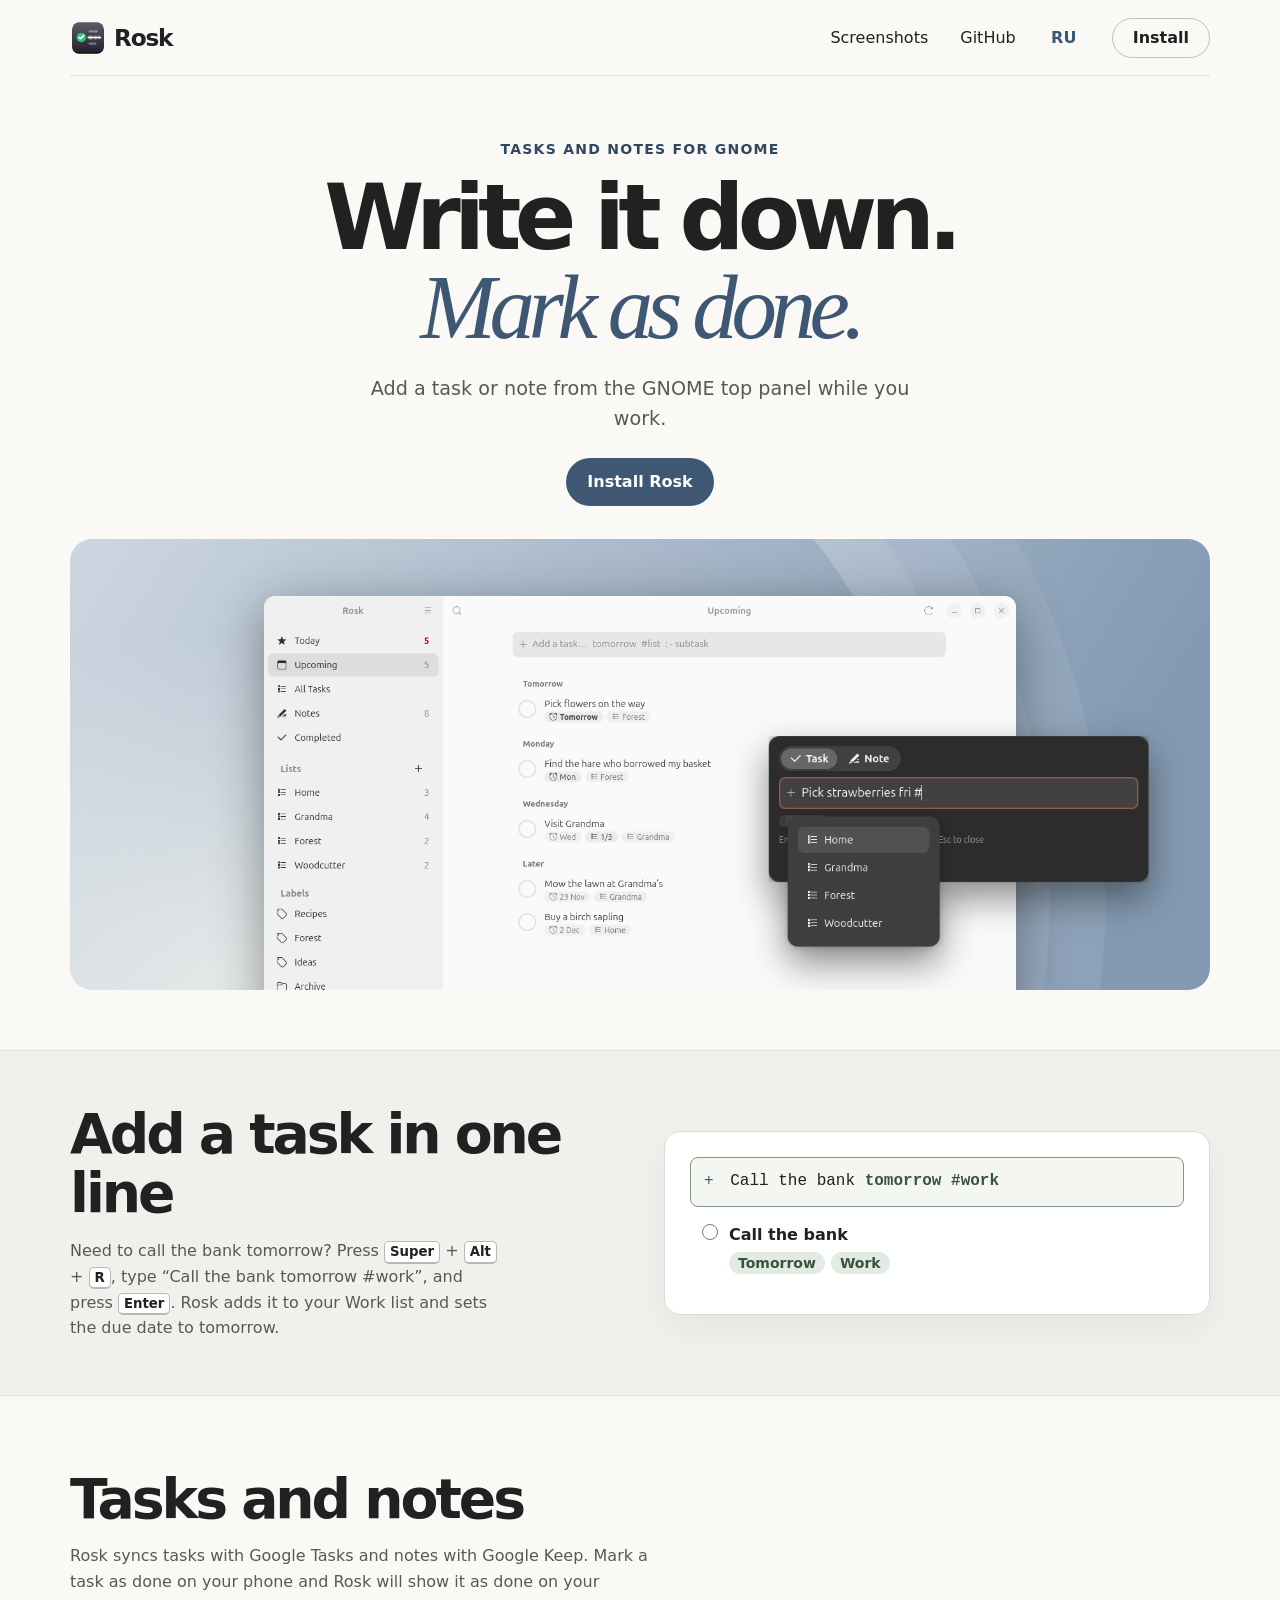
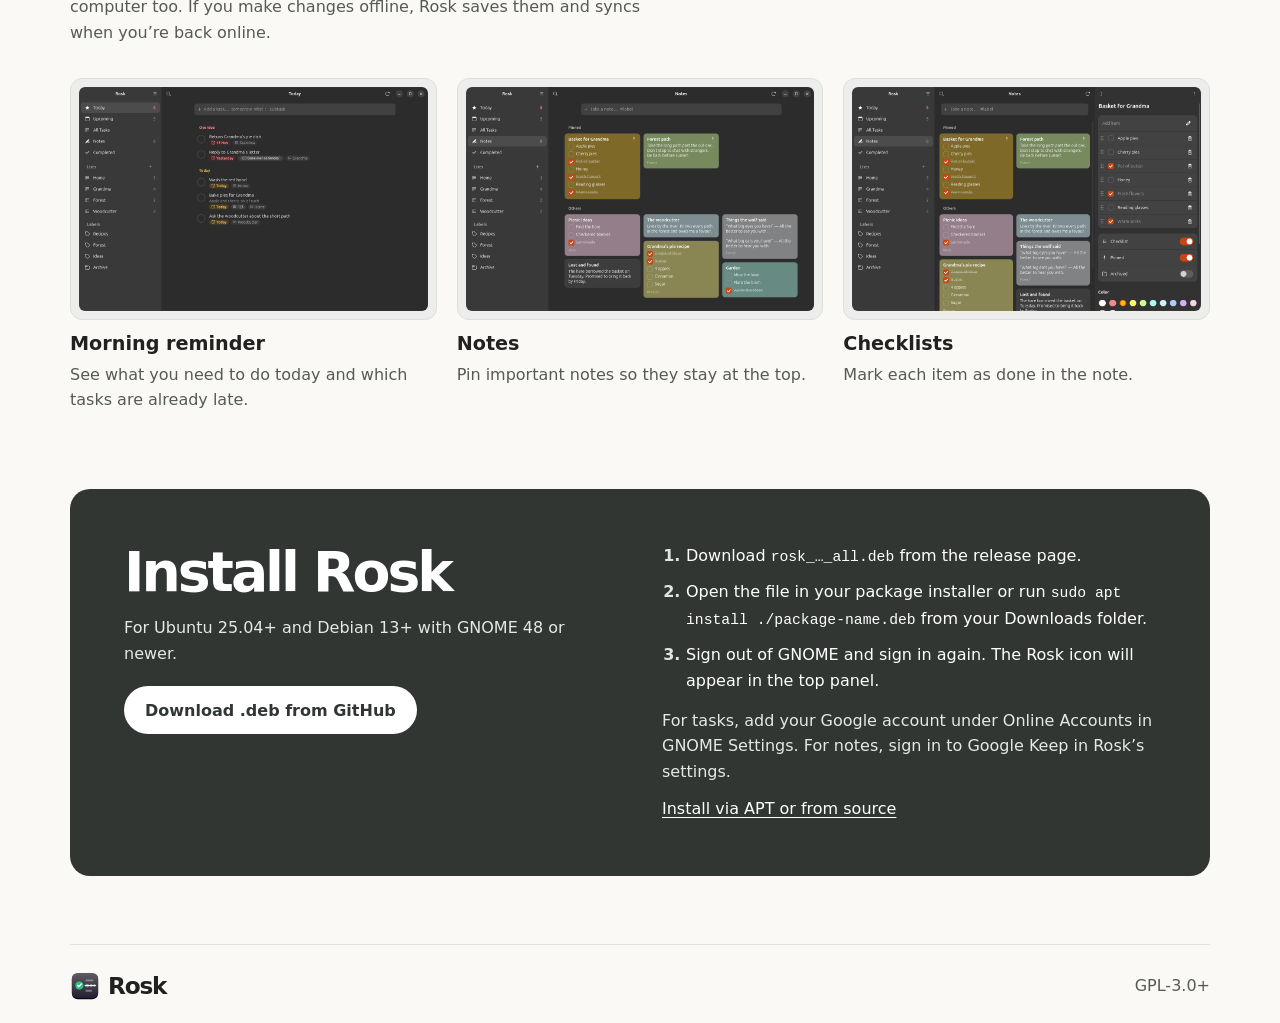
==== commit e150aa06: "Shorten the English landing page headline" ====
--- a/index.html
+++ b/index.html
@@ -29,7 +29,7 @@
     <section class="shell hero" aria-labelledby="hero-title">
       <div class="hero-copy">
         <p class="eyebrow">Tasks and notes for GNOME</p>
-        <h1 id="hero-title">Write it down.<br><em>Mark it as done.</em></h1>
+        <h1 id="hero-title">Write it down.<br><em>Mark as done.</em></h1>
         <p class="lede">Add a task or note from the GNOME top panel while you work.</p>
         <a class="button primary" href="#install">Install Rosk</a>
       </div>
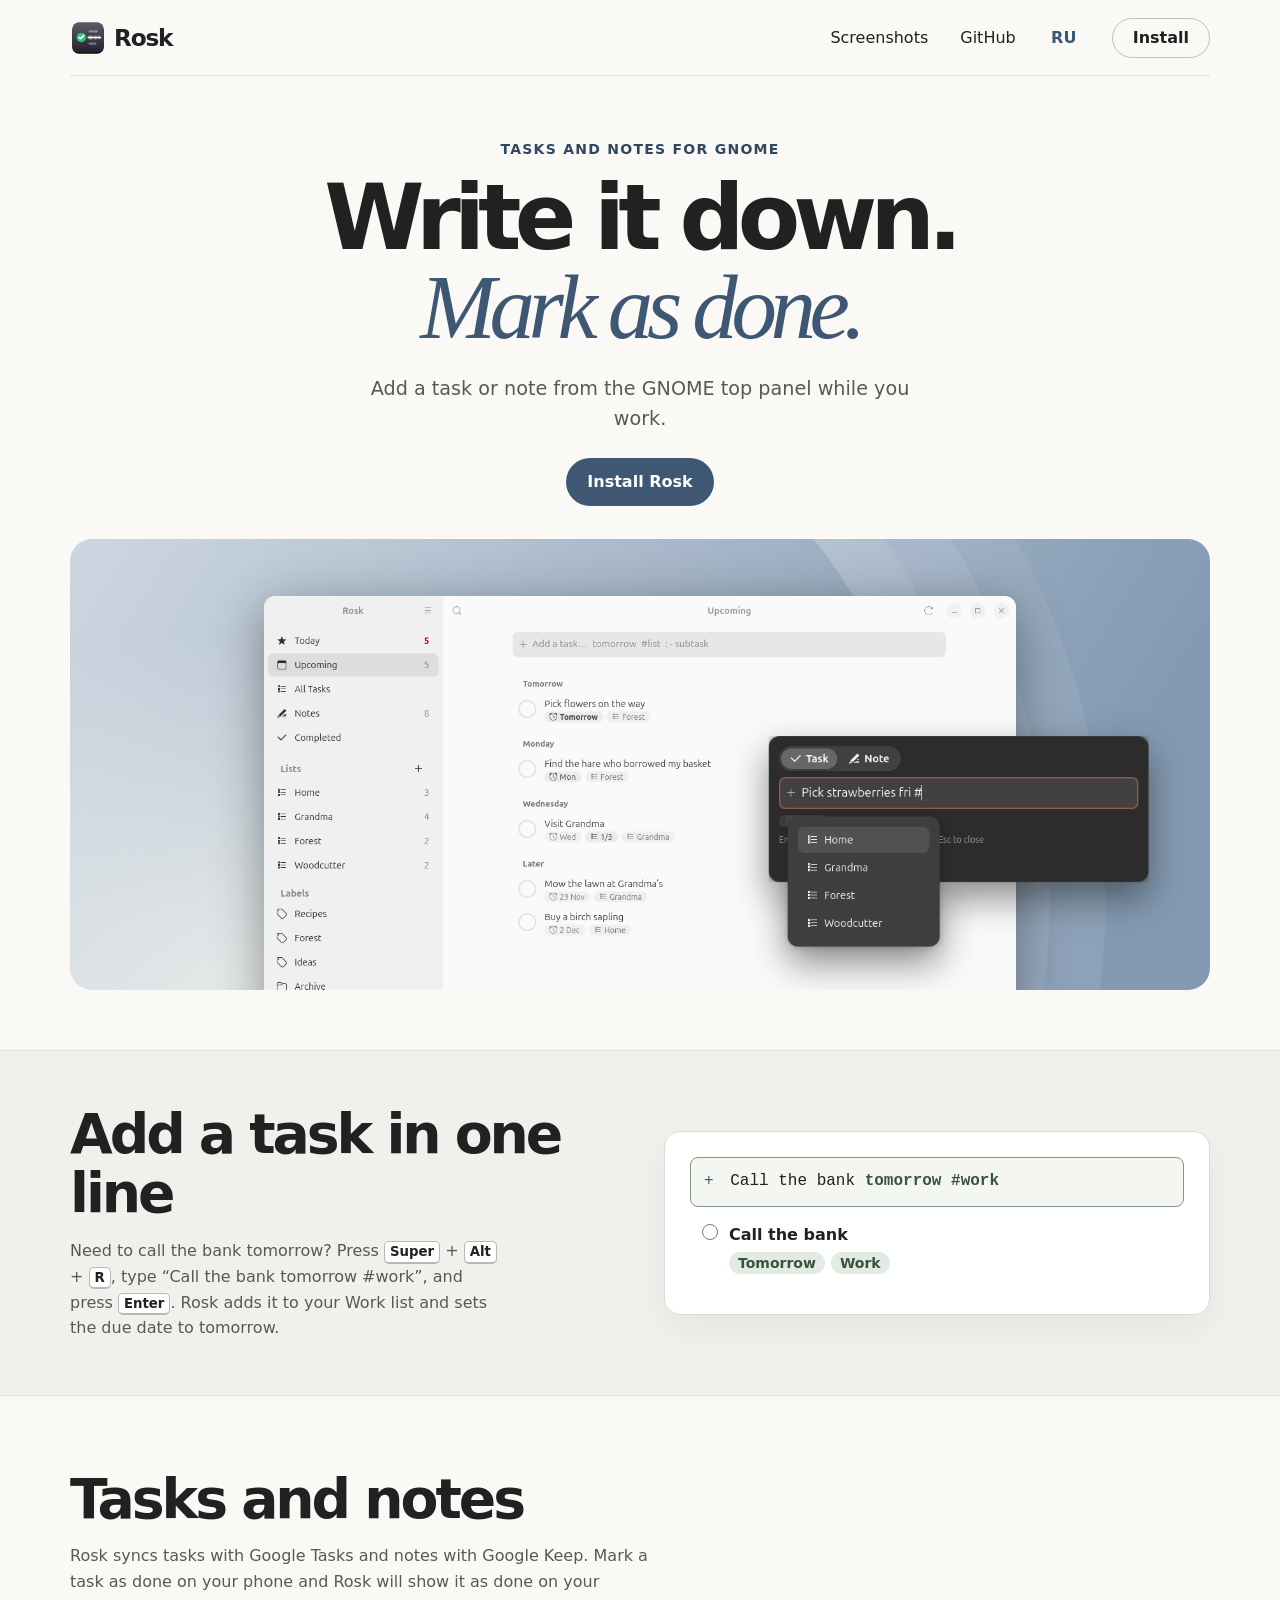
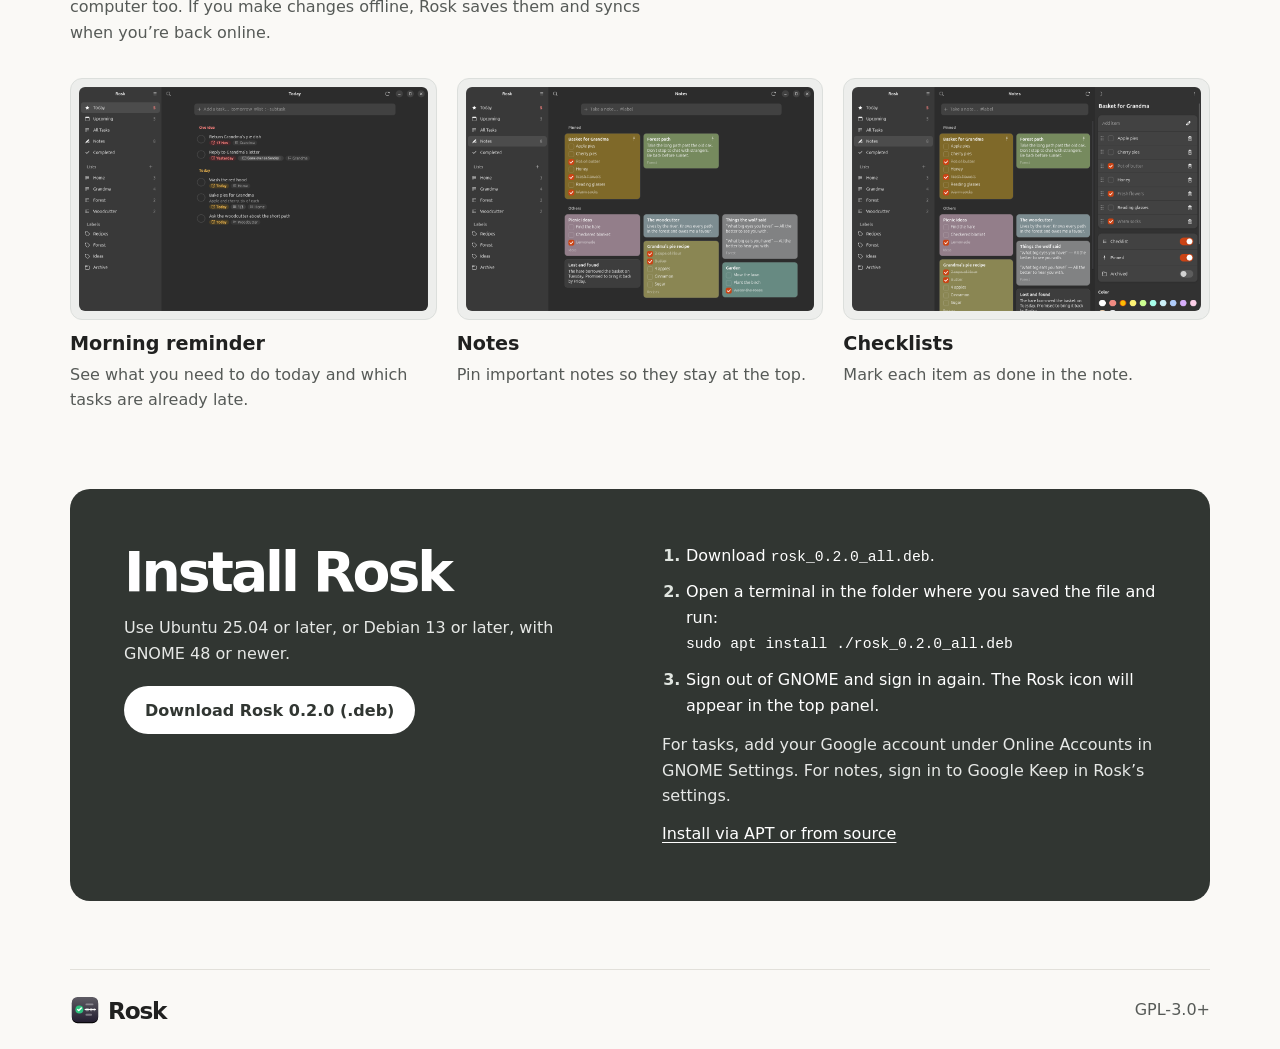
==== commit c60e5e5d: "Link Rosk installation to the latest versioned Debian package" ====
--- a/index.html
+++ b/index.html
@@ -78,13 +78,13 @@
       <div class="install-card">
         <div>
           <h2 id="install-title">Install Rosk</h2>
-          <p>For Ubuntu 25.04+ and Debian 13+ with GNOME 48 or newer.</p>
-          <a class="button primary" href="https://github.com/miamibc/rosk/releases/latest">Download .deb from GitHub</a>
+          <p>Use Ubuntu 25.04 or later, or Debian 13 or later, with GNOME 48 or newer.</p>
+          <a class="button primary" data-release-download href="https://github.com/miamibc/rosk/releases/download/v0.2.0/rosk_0.2.0_all.deb"><span>Download Rosk <span data-release-version>0.2.0</span> (.deb)</span></a>
         </div>
         <div>
           <ol class="steps">
-            <li>Download <code>rosk_…_all.deb</code> from the release page.</li>
-            <li>Open the file in your package installer or run <code>sudo apt install ./package-name.deb</code> from your Downloads folder.</li>
+            <li>Download <code data-release-file>rosk_0.2.0_all.deb</code>.</li>
+            <li>Open a terminal in the folder where you saved the file and run:<br><code>sudo apt install ./<span data-release-file>rosk_0.2.0_all.deb</span></code></li>
             <li>Sign out of GNOME and sign in again. The Rosk icon will appear in the top panel.</li>
           </ol>
           <p class="setup">For tasks, add your Google account under Online Accounts in GNOME Settings. For notes, sign in to Google Keep in Rosk’s settings.</p>
